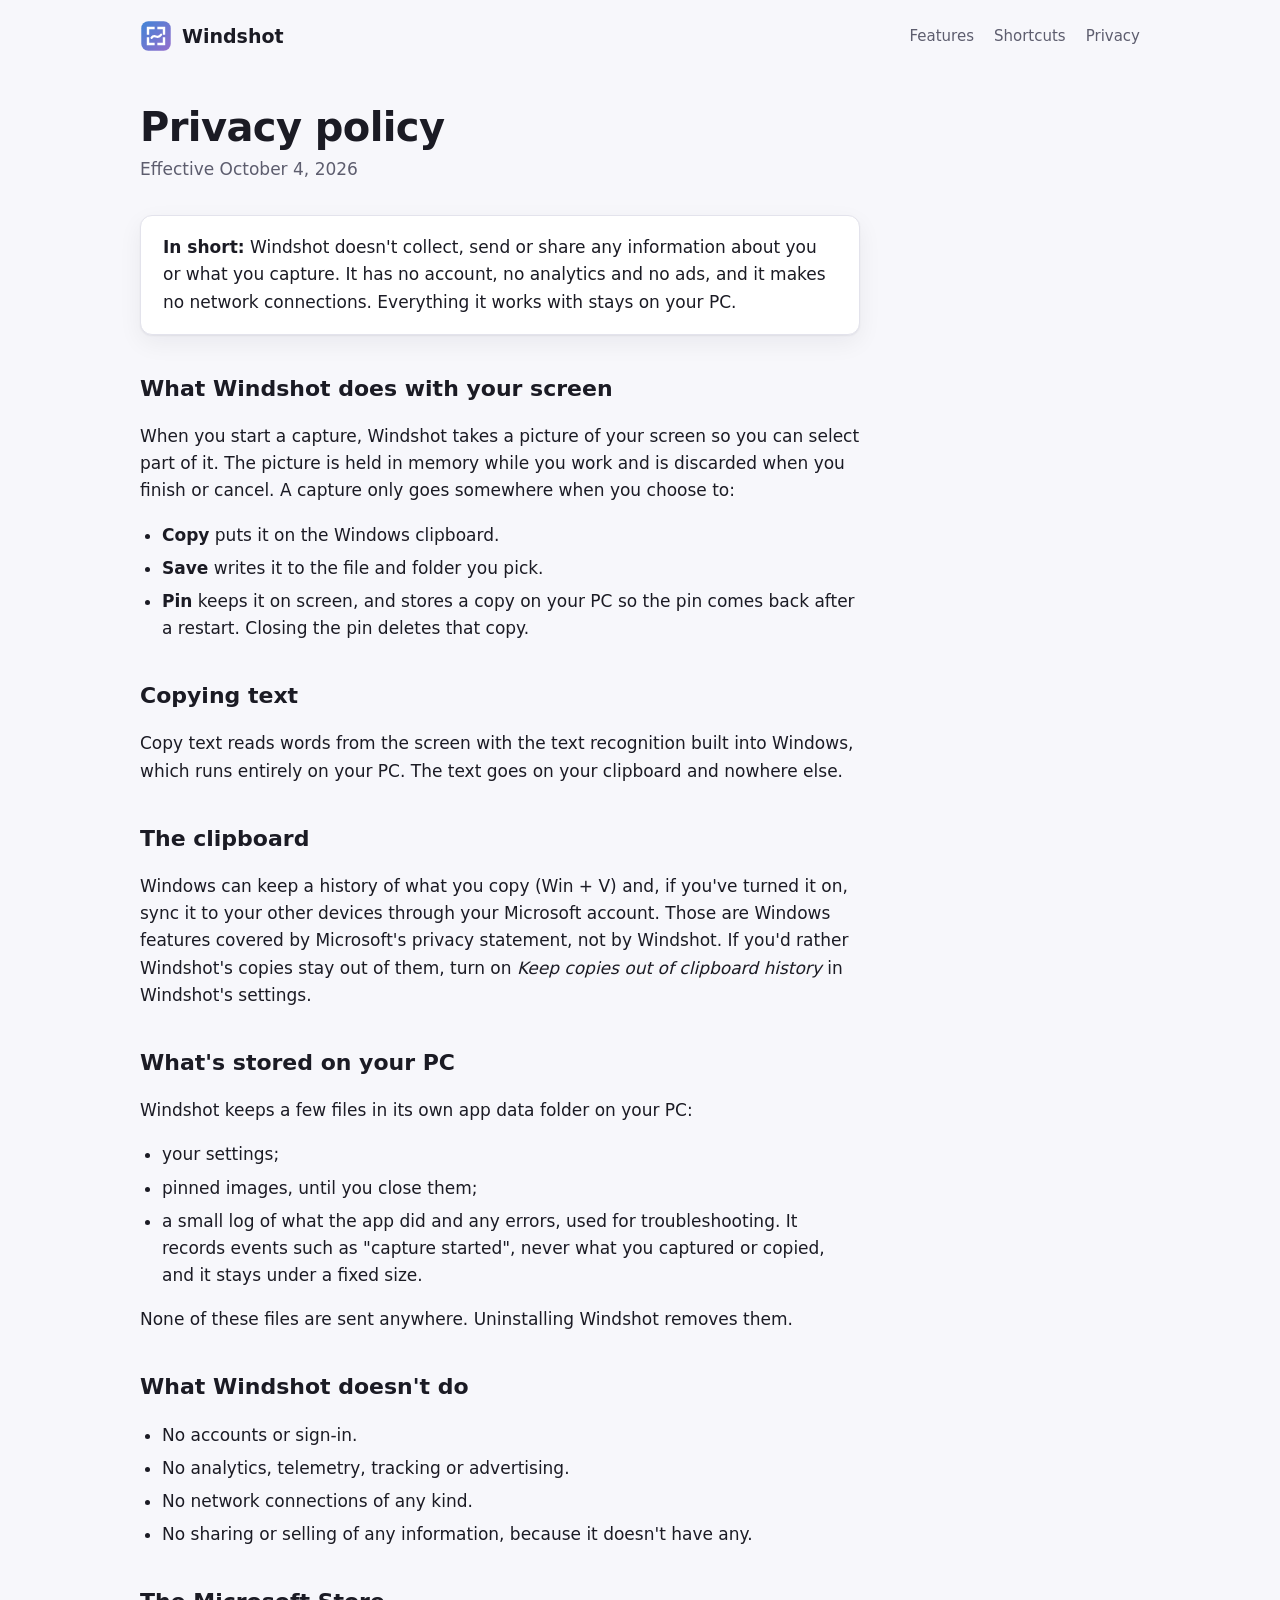
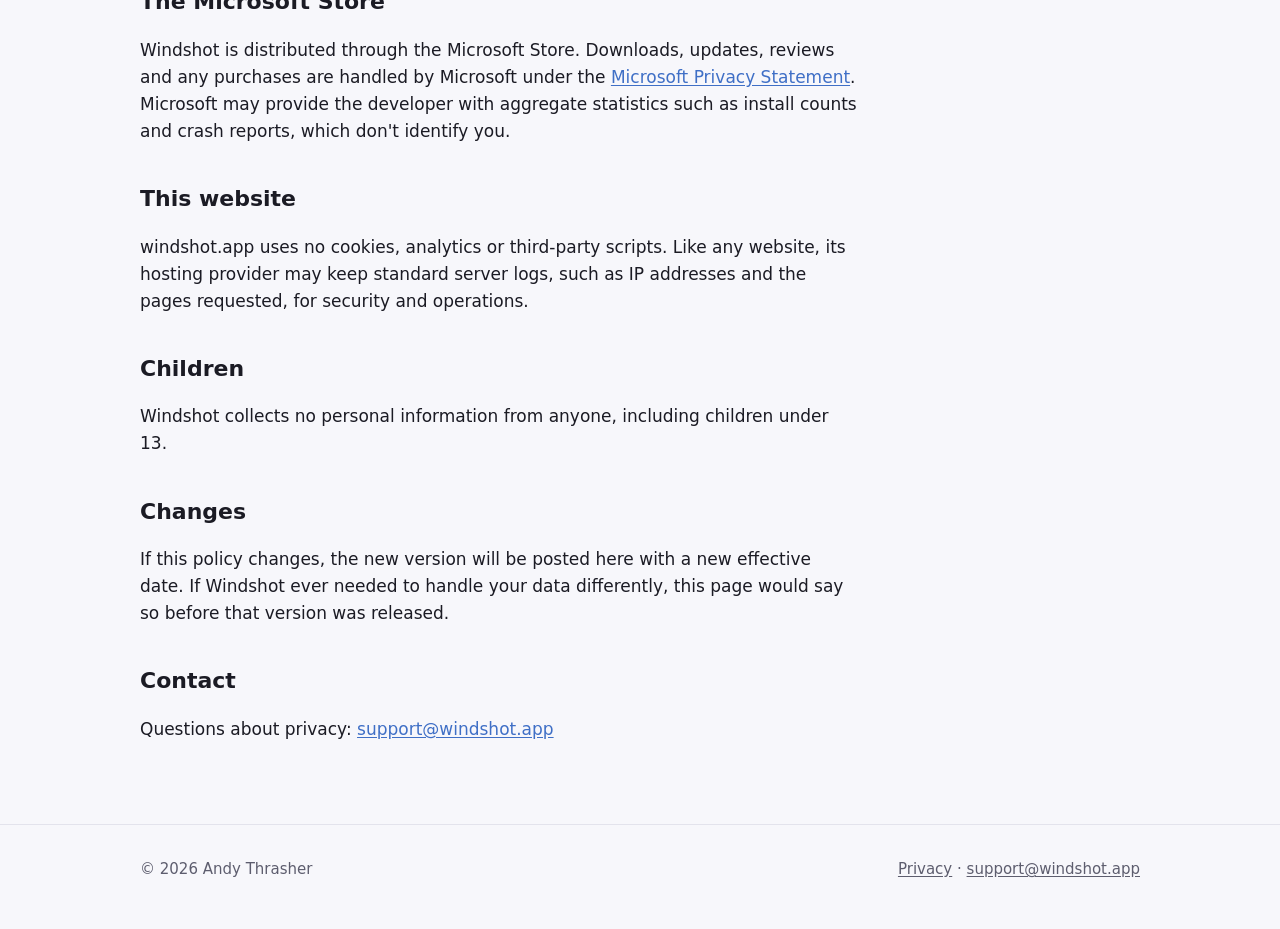
==== site/privacy/index.html @ 0517da7a "Site: SVG icon; published to windshot.app" ====
<!doctype html>
<html lang="en">
<head>
  <meta charset="utf-8">
  <meta name="viewport" content="width=device-width, initial-scale=1">
  <title>Privacy policy · Windshot</title>
  <meta name="description" content="Windshot collects no data: no account, no analytics, no network connections. Everything stays on your PC.">
  <link rel="icon" href="../icon.svg" type="image/svg+xml">
  <link rel="stylesheet" href="../style.css">
</head>
<body>
  <header class="site wrap">
    <a class="brand" href="../"><img src="../icon.svg" alt="">Windshot</a>
    <nav>
      <a href="../#features">Features</a>
      <a href="../#shortcuts">Shortcuts</a>
      <a href="./">Privacy</a>
    </nav>
  </header>

  <main class="wrap">
    <article class="doc">
      <h1>Privacy policy</h1>
      <p class="updated">Effective October 4, 2026</p>

      <div class="summary">
        <p><strong>In short:</strong> Windshot doesn't collect, send or share any information about you or what you capture. It has no account, no analytics and no ads, and it makes no network connections. Everything it works with stays on your PC.</p>
      </div>

      <h2>What Windshot does with your screen</h2>
      <p>When you start a capture, Windshot takes a picture of your screen so you can select part of it. The picture is held in memory while you work and is discarded when you finish or cancel. A capture only goes somewhere when you choose to:</p>
      <ul>
        <li><strong>Copy</strong> puts it on the Windows clipboard.</li>
        <li><strong>Save</strong> writes it to the file and folder you pick.</li>
        <li><strong>Pin</strong> keeps it on screen, and stores a copy on your PC so the pin comes back after a restart. Closing the pin deletes that copy.</li>
      </ul>

      <h2>Copying text</h2>
      <p>Copy text reads words from the screen with the text recognition built into Windows, which runs entirely on your PC. The text goes on your clipboard and nowhere else.</p>

      <h2>The clipboard</h2>
      <p>Windows can keep a history of what you copy (Win + V) and, if you've turned it on, sync it to your other devices through your Microsoft account. Those are Windows features covered by Microsoft's privacy statement, not by Windshot. If you'd rather Windshot's copies stay out of them, turn on <em>Keep copies out of clipboard history</em> in Windshot's settings.</p>

      <h2>What's stored on your PC</h2>
      <p>Windshot keeps a few files in its own app data folder on your PC:</p>
      <ul>
        <li>your settings;</li>
        <li>pinned images, until you close them;</li>
        <li>a small log of what the app did and any errors, used for troubleshooting. It records events such as "capture started", never what you captured or copied, and it stays under a fixed size.</li>
      </ul>
      <p>None of these files are sent anywhere. Uninstalling Windshot removes them.</p>

      <h2>What Windshot doesn't do</h2>
      <ul>
        <li>No accounts or sign-in.</li>
        <li>No analytics, telemetry, tracking or advertising.</li>
        <li>No network connections of any kind.</li>
        <li>No sharing or selling of any information, because it doesn't have any.</li>
      </ul>

      <h2>The Microsoft Store</h2>
      <p>Windshot is distributed through the Microsoft Store. Downloads, updates, reviews and any purchases are handled by Microsoft under the <a href="https://privacy.microsoft.com/privacystatement">Microsoft Privacy Statement</a>. Microsoft may provide the developer with aggregate statistics such as install counts and crash reports, which don't identify you.</p>

      <h2>This website</h2>
      <p>windshot.app uses no cookies, analytics or third-party scripts. Like any website, its hosting provider may keep standard server logs, such as IP addresses and the pages requested, for security and operations.</p>

      <h2>Children</h2>
      <p>Windshot collects no personal information from anyone, including children under 13.</p>

      <h2>Changes</h2>
      <p>If this policy changes, the new version will be posted here with a new effective date. If Windshot ever needed to handle your data differently, this page would say so before that version was released.</p>

      <h2>Contact</h2>
      <p>Questions about privacy: <a href="mailto:support@windshot.app">support@windshot.app</a></p>
    </article>
  </main>

  <footer class="site">
    <div class="wrap">
      <span>© 2026 Andy Thrasher</span>
      <span><a href="./">Privacy</a> · <a href="mailto:support@windshot.app">support@windshot.app</a></span>
    </div>
  </footer>
</body>
</html>
---- site/style.css ----
:root {
  --bg: #f7f7fb;
  --surface: #ffffff;
  --text: #1b1b24;
  --muted: #5d5d6e;
  --line: #e3e3ec;
  --ocean: #4084d6;
  --lavender: #966ecd;
  --accent: #3f6fc6;
  --shadow: 0 1px 2px rgb(20 20 40 / 6%), 0 8px 24px rgb(20 20 40 / 6%);
  color-scheme: light;
}

@media (prefers-color-scheme: dark) {
  :root {
    --bg: #15151c;
    --surface: #1e1e27;
    --text: #ececf3;
    --muted: #a3a3b5;
    --line: #2e2e3a;
    --accent: #8ab4f0;
    --shadow: 0 1px 2px rgb(0 0 0 / 30%), 0 8px 24px rgb(0 0 0 / 25%);
    color-scheme: dark;
  }
}

* { box-sizing: border-box; }

html { -webkit-text-size-adjust: 100%; }

body {
  margin: 0;
  background: var(--bg);
  color: var(--text);
  font: 17px/1.6 "Segoe UI Variable Text", "Segoe UI", system-ui, -apple-system, sans-serif;
}

a { color: var(--accent); text-underline-offset: 2px; }

.wrap { max-width: 1040px; margin: 0 auto; padding: 0 20px; }

header.site {
  display: flex;
  align-items: center;
  justify-content: space-between;
  gap: 16px;
  padding-block: 20px;
}

.brand {
  display: flex;
  align-items: center;
  gap: 10px;
  color: inherit;
  text-decoration: none;
  font-weight: 650;
  font-size: 19px;
}

.brand img { width: 32px; height: 32px; }

header.site nav { display: flex; gap: 20px; font-size: 15px; }
header.site nav a { color: var(--muted); text-decoration: none; }
header.site nav a:hover { color: var(--text); }

.hero {
  display: grid;
  grid-template-columns: 1.2fr 0.8fr;
  align-items: center;
  gap: 40px;
  padding-block: 56px 72px;
}

.hero h1 {
  margin: 0 0 16px;
  font: 700 clamp(36px, 6vw, 58px)/1.08 "Segoe UI Variable Display", "Segoe UI", system-ui, sans-serif;
  letter-spacing: -0.02em;
}

.hero h1 span {
  background: linear-gradient(120deg, var(--ocean), var(--lavender));
  -webkit-background-clip: text;
  background-clip: text;
  color: transparent;
}

.hero p.lead { margin: 0 0 28px; font-size: 20px; color: var(--muted); max-width: 34em; }

.hero .art { display: flex; justify-content: center; }

.hero .art img {
  width: min(300px, 70vw);
  height: auto;
  filter: drop-shadow(0 24px 40px rgb(80 90 200 / 30%));
}

.cta { display: flex; flex-wrap: wrap; align-items: center; gap: 12px 18px; }

.button {
  display: inline-flex;
  align-items: center;
  gap: 10px;
  padding: 12px 22px;
  border-radius: 8px;
  background: linear-gradient(120deg, var(--ocean), var(--lavender));
  color: #fff;
  font-weight: 600;
  text-decoration: none;
}

.button[aria-disabled="true"] { cursor: default; opacity: 0.9; }

.note { color: var(--muted); font-size: 15px; }

section { padding: 48px 0; border-top: 1px solid var(--line); }

section h2 {
  margin: 0 0 8px;
  font: 650 30px/1.2 "Segoe UI Variable Display", "Segoe UI", system-ui, sans-serif;
  letter-spacing: -0.01em;
}

section > .wrap > p.sub { margin: 0 0 28px; color: var(--muted); }

.features {
  display: grid;
  grid-template-columns: repeat(3, 1fr);
  gap: 16px;
}

.card {
  background: var(--surface);
  border: 1px solid var(--line);
  border-radius: 12px;
  padding: 20px 22px;
  box-shadow: var(--shadow);
}

.card h3 { margin: 0 0 6px; font-size: 18px; }
.card p { margin: 0; color: var(--muted); font-size: 15.5px; }

.keys { display: grid; grid-template-columns: repeat(2, 1fr); gap: 10px 32px; margin: 0; padding: 0; list-style: none; }
.keys li { display: flex; justify-content: space-between; gap: 16px; padding: 10px 0; border-bottom: 1px solid var(--line); }
.keys li span { color: var(--muted); }

kbd {
  display: inline-block;
  padding: 1px 7px;
  border: 1px solid var(--line);
  border-bottom-width: 2px;
  border-radius: 5px;
  background: var(--surface);
  font: 600 14px/1.5 "Segoe UI", system-ui, sans-serif;
  white-space: nowrap;
}

.promise { display: grid; grid-template-columns: repeat(3, 1fr); gap: 16px; }

footer.site {
  padding-block: 32px 48px;
  border-top: 1px solid var(--line);
  color: var(--muted);
  font-size: 15px;
}

footer.site .wrap { display: flex; flex-wrap: wrap; justify-content: space-between; gap: 12px; }
footer.site a { color: var(--muted); }

/* Long-form pages (privacy, support). */
.doc { max-width: 720px; padding: 32px 0 64px; }
.doc h1 { font: 700 40px/1.15 "Segoe UI Variable Display", "Segoe UI", system-ui, sans-serif; margin: 0 0 6px; letter-spacing: -0.015em; }
.doc .updated { color: var(--muted); margin: 0 0 32px; }
.doc h2 { font-size: 22px; margin: 36px 0 8px; }
.doc .summary { background: var(--surface); border: 1px solid var(--line); border-radius: 12px; padding: 18px 22px; box-shadow: var(--shadow); }
.doc .summary p { margin: 0; }
.doc ul { padding-left: 22px; }
.doc li { margin: 6px 0; }
.doc code { font: 15px Consolas, "Cascadia Mono", monospace; background: var(--surface); border: 1px solid var(--line); border-radius: 4px; padding: 1px 5px; word-break: break-all; }

@media (max-width: 820px) {
  .hero { grid-template-columns: 1fr; padding-block: 32px 48px; gap: 24px; }
  .hero .art { order: -1; justify-content: flex-start; }
  .hero .art img { width: 120px; }
  .features, .promise { grid-template-columns: 1fr; }
  .keys { grid-template-columns: 1fr; }
}

@media (max-width: 480px) {
  body { font-size: 16px; }
  header.site nav { gap: 14px; }
  .hero p.lead { font-size: 18px; }
}
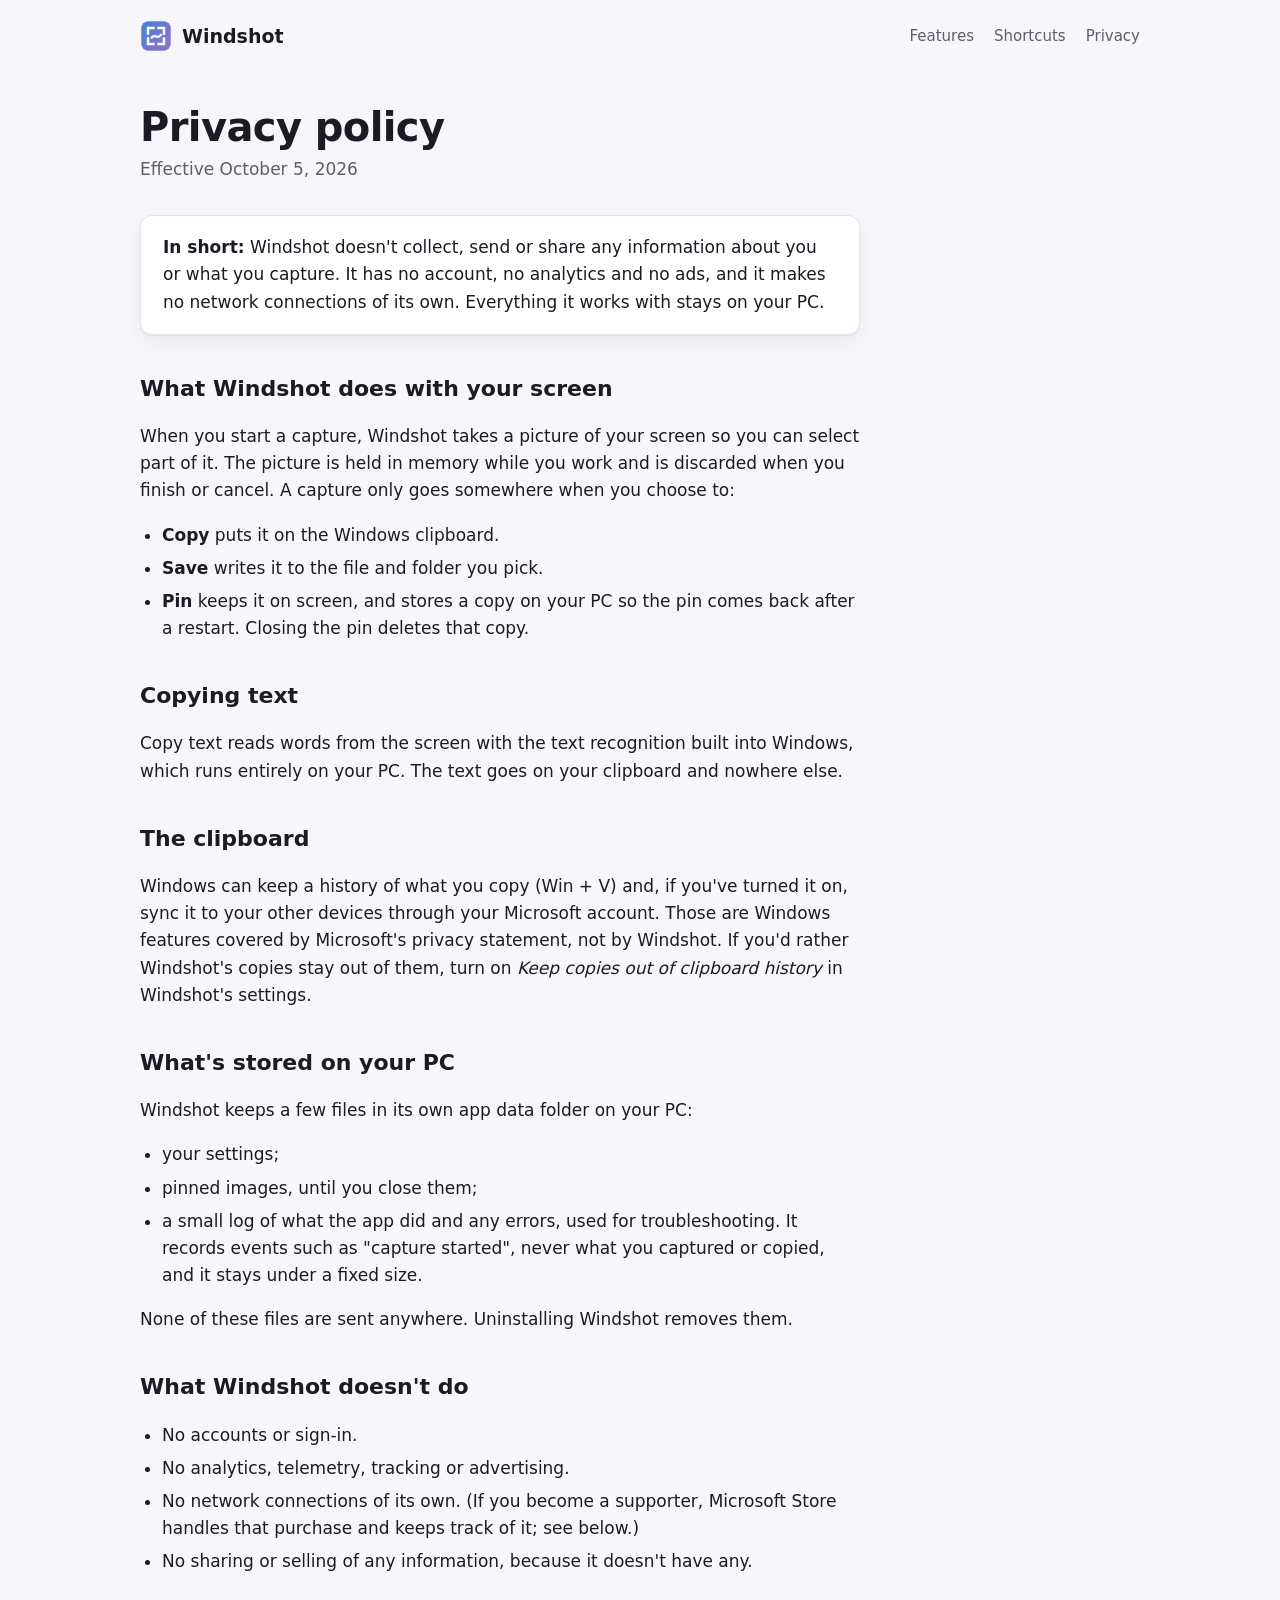
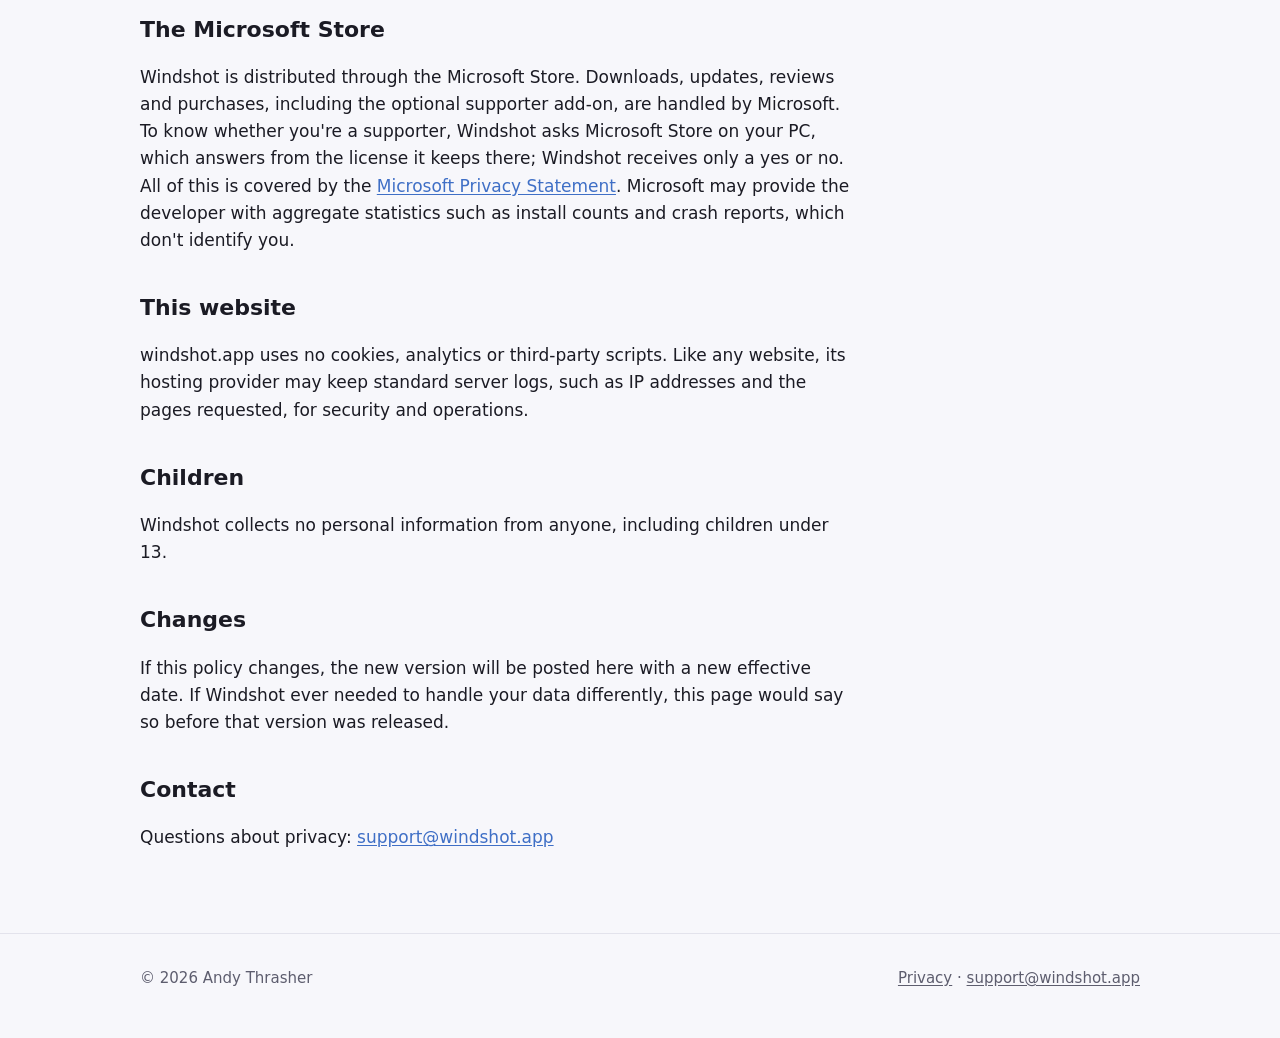
==== commit 67005725: "Privacy policy and listing: no network connections of its own; the supporter add-on goes through Mic" ====
--- a/site/privacy/index.html
+++ b/site/privacy/index.html
@@ -21,10 +21,10 @@
   <main class="wrap">
     <article class="doc">
       <h1>Privacy policy</h1>
-      <p class="updated">Effective October 4, 2026</p>
+      <p class="updated">Effective October 5, 2026</p>
 
       <div class="summary">
-        <p><strong>In short:</strong> Windshot doesn't collect, send or share any information about you or what you capture. It has no account, no analytics and no ads, and it makes no network connections. Everything it works with stays on your PC.</p>
+        <p><strong>In short:</strong> Windshot doesn't collect, send or share any information about you or what you capture. It has no account, no analytics and no ads, and it makes no network connections of its own. Everything it works with stays on your PC.</p>
       </div>
 
       <h2>What Windshot does with your screen</h2>
@@ -54,12 +54,12 @@
       <ul>
         <li>No accounts or sign-in.</li>
         <li>No analytics, telemetry, tracking or advertising.</li>
-        <li>No network connections of any kind.</li>
+        <li>No network connections of its own. (If you become a supporter, Microsoft Store handles that purchase and keeps track of it; see below.)</li>
         <li>No sharing or selling of any information, because it doesn't have any.</li>
       </ul>
 
       <h2>The Microsoft Store</h2>
-      <p>Windshot is distributed through the Microsoft Store. Downloads, updates, reviews and any purchases are handled by Microsoft under the <a href="https://privacy.microsoft.com/privacystatement">Microsoft Privacy Statement</a>. Microsoft may provide the developer with aggregate statistics such as install counts and crash reports, which don't identify you.</p>
+      <p>Windshot is distributed through the Microsoft Store. Downloads, updates, reviews and purchases, including the optional supporter add-on, are handled by Microsoft. To know whether you're a supporter, Windshot asks Microsoft Store on your PC, which answers from the license it keeps there; Windshot receives only a yes or no. All of this is covered by the <a href="https://privacy.microsoft.com/privacystatement">Microsoft Privacy Statement</a>. Microsoft may provide the developer with aggregate statistics such as install counts and crash reports, which don't identify you.</p>
 
       <h2>This website</h2>
       <p>windshot.app uses no cookies, analytics or third-party scripts. Like any website, its hosting provider may keep standard server logs, such as IP addresses and the pages requested, for security and operations.</p>
--- a/site/style.css
+++ b/site/style.css
@@ -96,19 +96,11 @@
 
 .cta { display: flex; flex-wrap: wrap; align-items: center; gap: 12px 18px; }
 
-.button {
-  display: inline-flex;
-  align-items: center;
-  gap: 10px;
-  padding: 12px 22px;
-  border-radius: 8px;
-  background: linear-gradient(120deg, var(--ocean), var(--lavender));
-  color: #fff;
-  font-weight: 600;
-  text-decoration: none;
-}
-
-.button[aria-disabled="true"] { cursor: default; opacity: 0.9; }
+/* Microsoft's official Store badge, unaltered. */
+.store-badge { display: inline-block; border-radius: 6px; line-height: 0; }
+.store-badge img { width: 200px; height: auto; }
+.store-badge:hover img { filter: brightness(1.15); }
+.store-badge:focus-visible { outline: 2px solid var(--accent); outline-offset: 3px; }
 
 .note { color: var(--muted); font-size: 15px; }
 
@@ -138,6 +130,22 @@
 
 .card h3 { margin: 0 0 6px; font-size: 18px; }
 .card p { margin: 0; color: var(--muted); font-size: 15.5px; }
+
+.shots { display: grid; grid-template-columns: repeat(2, 1fr); gap: 28px 20px; }
+.shots figure { margin: 0; }
+.shots .wide { grid-column: 1 / -1; }
+.shots a { display: block; border-radius: 12px; overflow: hidden; box-shadow: var(--shadow); }
+.shots img { display: block; width: 100%; height: auto; transition: transform 0.2s ease; }
+.shots a:hover img { transform: scale(1.015); }
+.shots figcaption { padding: 12px 2px 0; }
+.shots figcaption h3 { margin: 0 0 2px; font-size: 18px; }
+.shots figcaption p { margin: 0; color: var(--muted); font-size: 15.5px; }
+.shots .wide figcaption h3 { font-size: 20px; }
+
+.closing { text-align: center; }
+section > .closing > p.sub { margin-bottom: 20px; }
+
+@media (prefers-reduced-motion: reduce) { .shots img { transition: none; } }
 
 .keys { display: grid; grid-template-columns: repeat(2, 1fr); gap: 10px 32px; margin: 0; padding: 0; list-style: none; }
 .keys li { display: flex; justify-content: space-between; gap: 16px; padding: 10px 0; border-bottom: 1px solid var(--line); }
@@ -181,7 +189,7 @@
   .hero { grid-template-columns: 1fr; padding-block: 32px 48px; gap: 24px; }
   .hero .art { order: -1; justify-content: flex-start; }
   .hero .art img { width: 120px; }
-  .features, .promise { grid-template-columns: 1fr; }
+  .features, .promise, .shots { grid-template-columns: 1fr; }
   .keys { grid-template-columns: 1fr; }
 }
 
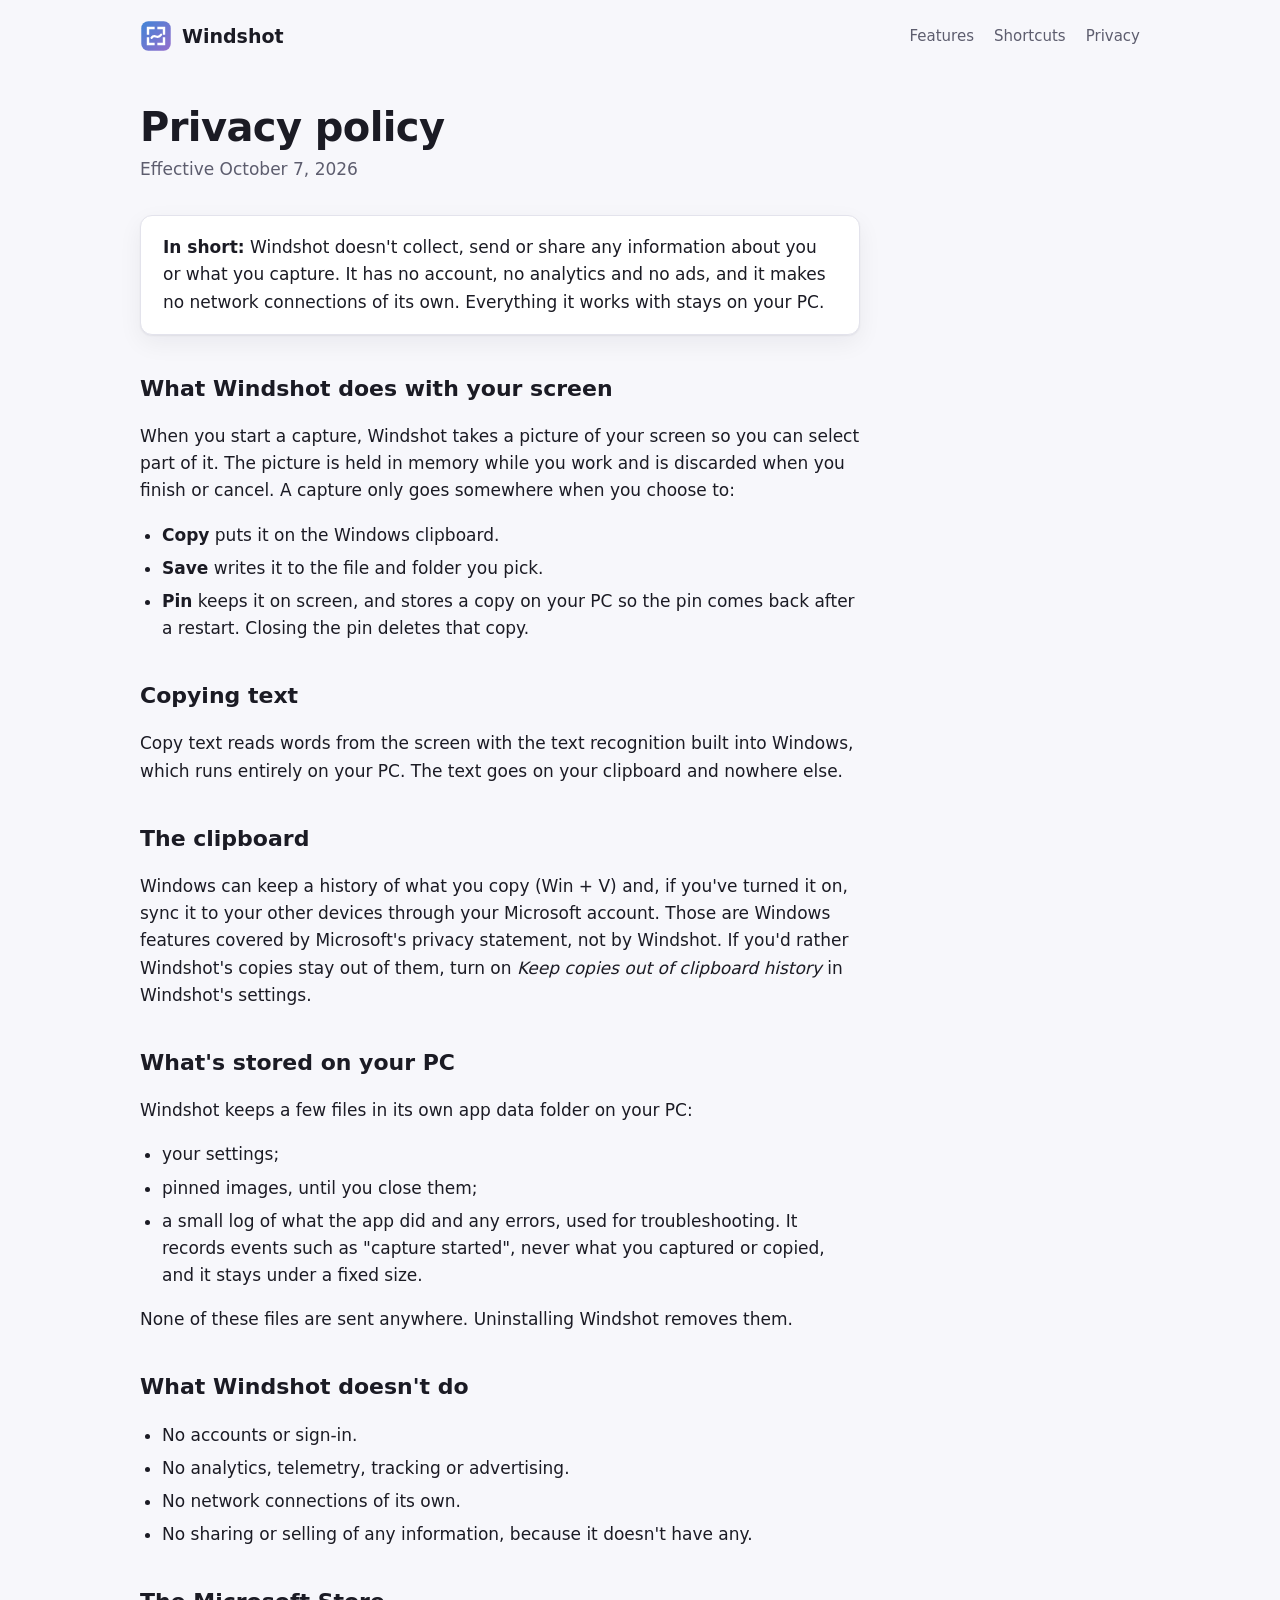
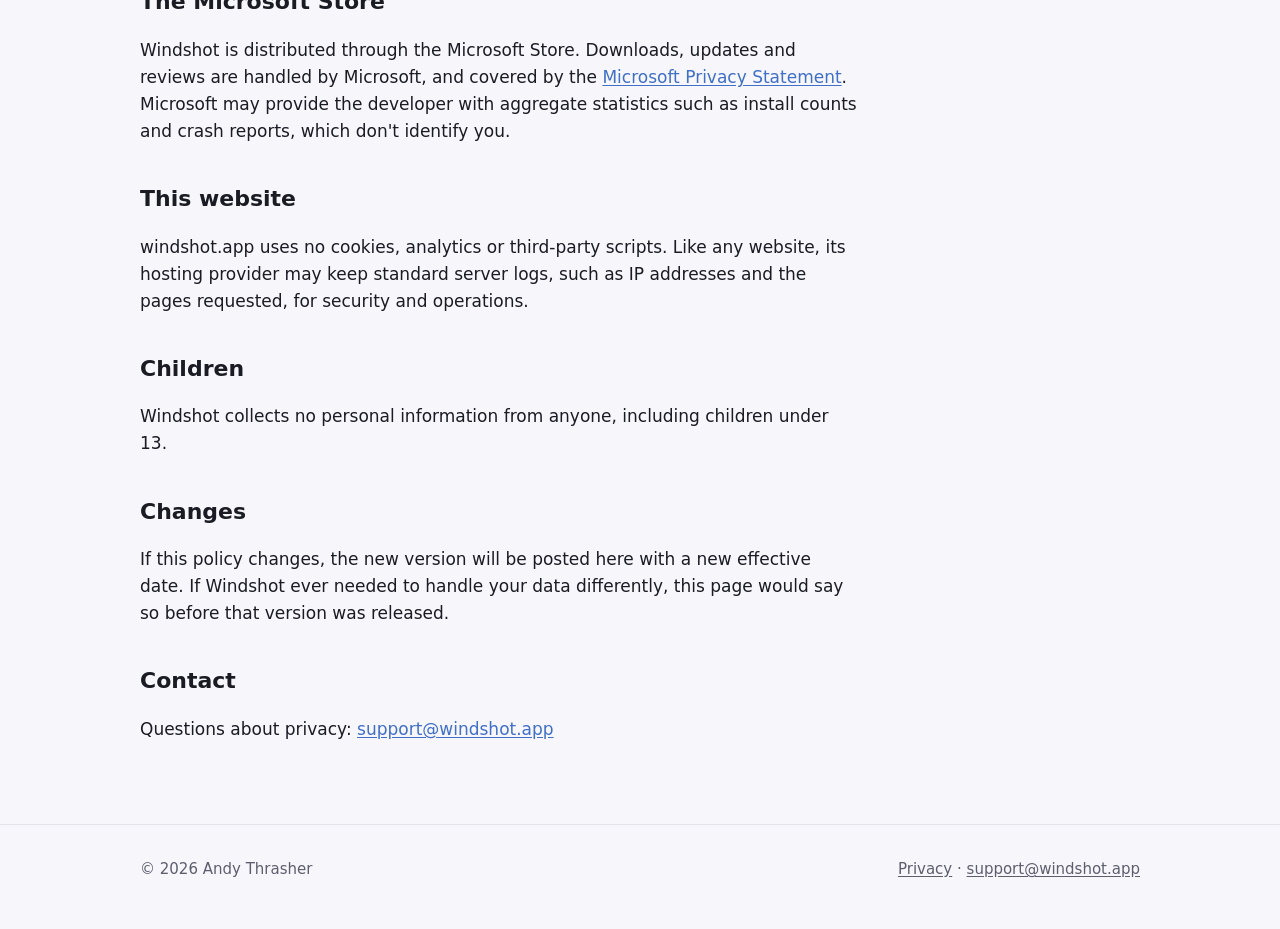
==== commit 161d6c77: "Everything free: remove the supporter add-on (1.2.1) Themes, color sets, the color wheel, fonts and " ====
--- a/site/privacy/index.html
+++ b/site/privacy/index.html
@@ -4,7 +4,7 @@
   <meta charset="utf-8">
   <meta name="viewport" content="width=device-width, initial-scale=1">
   <title>Privacy policy · Windshot</title>
-  <meta name="description" content="Windshot collects no data: no account, no analytics, no network connections. Everything stays on your PC.">
+  <meta name="description" content="Windshot collects no data: no account, no analytics, no network connections of its own. Everything stays on your PC.">
   <link rel="icon" href="../icon.svg" type="image/svg+xml">
   <link rel="stylesheet" href="../style.css">
 </head>
@@ -21,7 +21,7 @@
   <main class="wrap">
     <article class="doc">
       <h1>Privacy policy</h1>
-      <p class="updated">Effective October 5, 2026</p>
+      <p class="updated">Effective October 7, 2026</p>
 
       <div class="summary">
         <p><strong>In short:</strong> Windshot doesn't collect, send or share any information about you or what you capture. It has no account, no analytics and no ads, and it makes no network connections of its own. Everything it works with stays on your PC.</p>
@@ -54,12 +54,12 @@
       <ul>
         <li>No accounts or sign-in.</li>
         <li>No analytics, telemetry, tracking or advertising.</li>
-        <li>No network connections of its own. (If you become a supporter, Microsoft Store handles that purchase and keeps track of it; see below.)</li>
+        <li>No network connections of its own.</li>
         <li>No sharing or selling of any information, because it doesn't have any.</li>
       </ul>
 
       <h2>The Microsoft Store</h2>
-      <p>Windshot is distributed through the Microsoft Store. Downloads, updates, reviews and purchases, including the optional supporter add-on, are handled by Microsoft. To know whether you're a supporter, Windshot asks Microsoft Store on your PC, which answers from the license it keeps there; Windshot receives only a yes or no. All of this is covered by the <a href="https://privacy.microsoft.com/privacystatement">Microsoft Privacy Statement</a>. Microsoft may provide the developer with aggregate statistics such as install counts and crash reports, which don't identify you.</p>
+      <p>Windshot is distributed through the Microsoft Store. Downloads, updates and reviews are handled by Microsoft, and covered by the <a href="https://privacy.microsoft.com/privacystatement">Microsoft Privacy Statement</a>. Microsoft may provide the developer with aggregate statistics such as install counts and crash reports, which don't identify you.</p>
 
       <h2>This website</h2>
       <p>windshot.app uses no cookies, analytics or third-party scripts. Like any website, its hosting provider may keep standard server logs, such as IP addresses and the pages requested, for security and operations.</p>
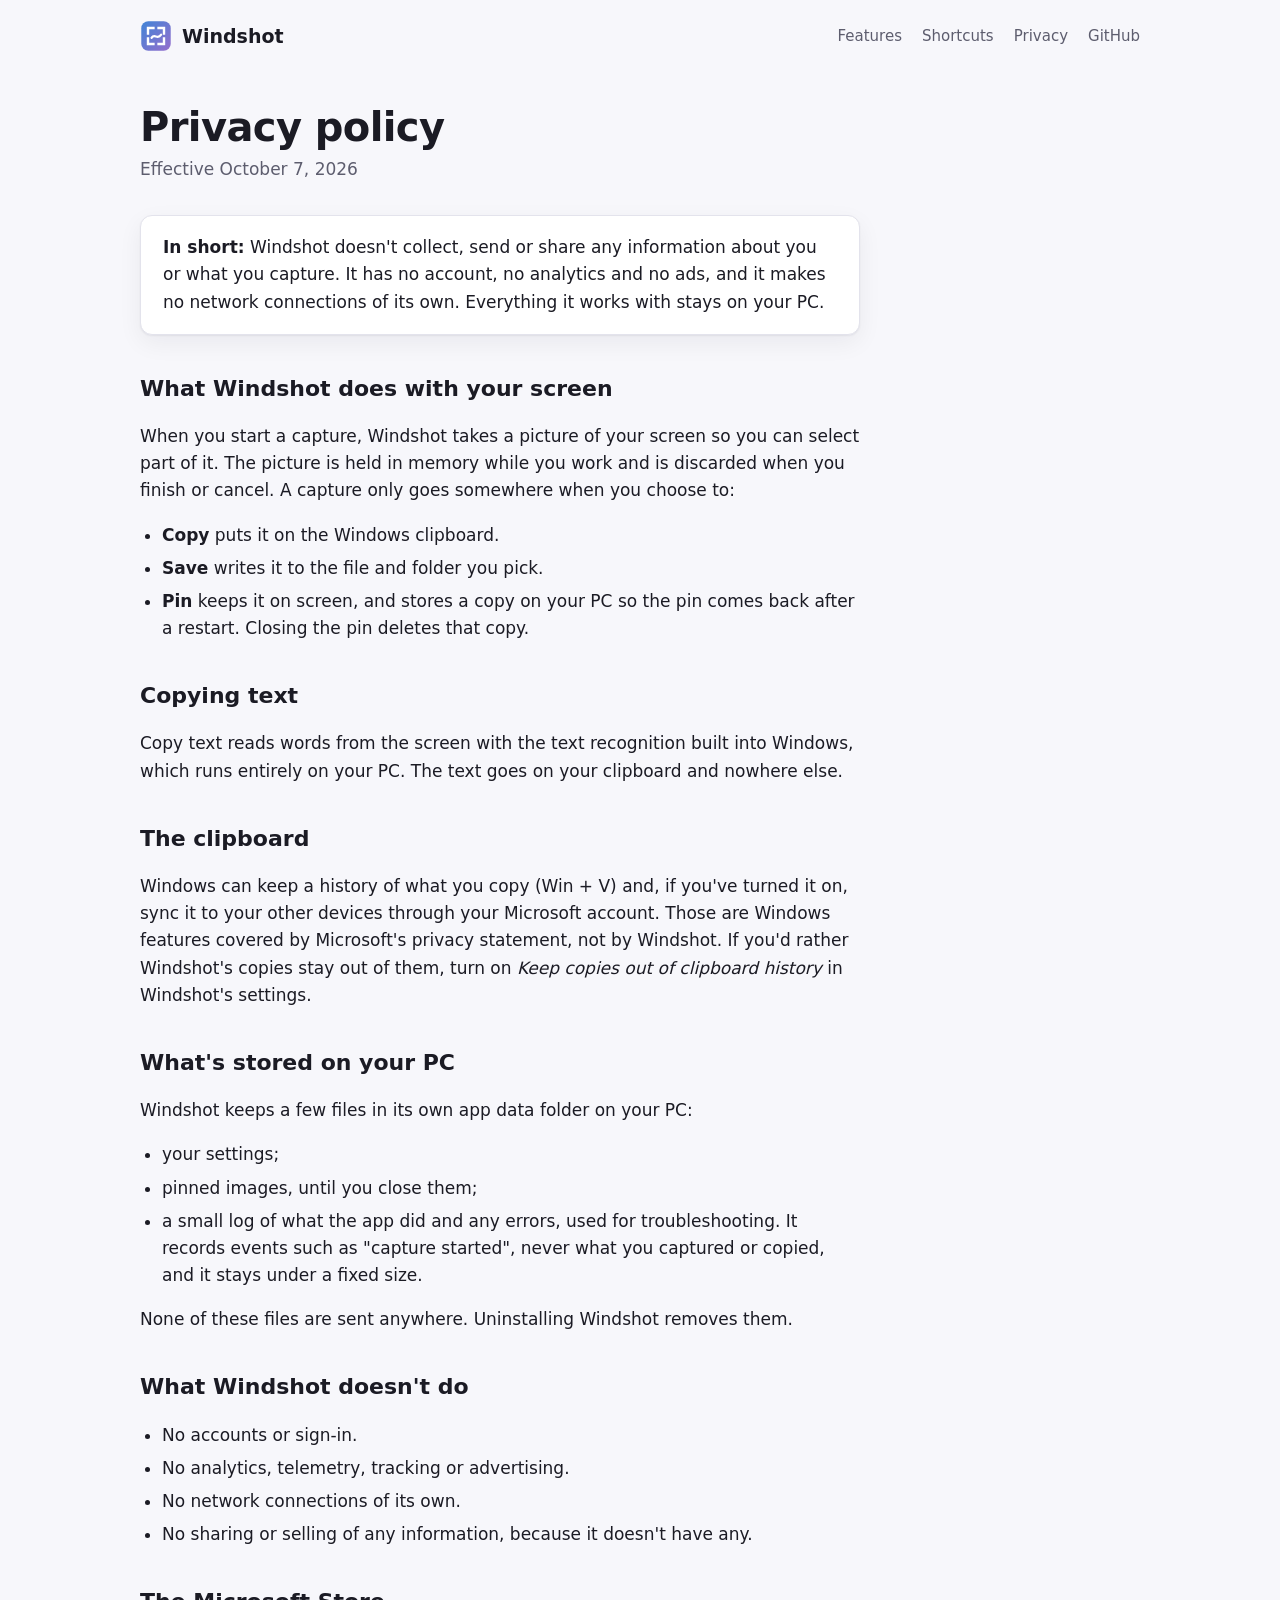
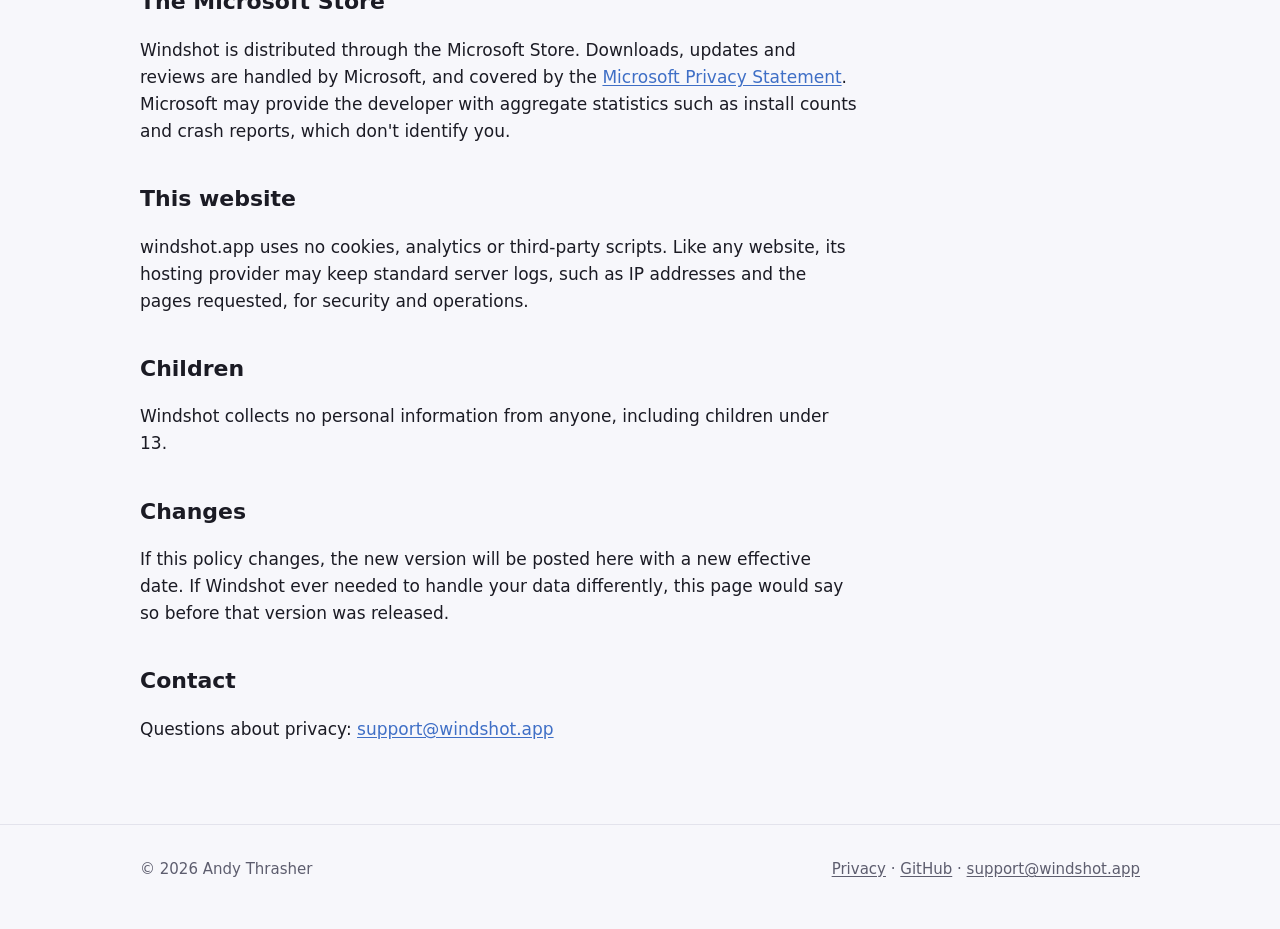
==== commit eada6227: "Site: link the GitHub repo, and wrap the header on phones The header's links ran off the right edge " ====
--- a/site/privacy/index.html
+++ b/site/privacy/index.html
@@ -15,6 +15,7 @@
       <a href="../#features">Features</a>
       <a href="../#shortcuts">Shortcuts</a>
       <a href="./">Privacy</a>
+      <a href="https://github.com/andythrasher/windshot">GitHub</a>
     </nav>
   </header>
 
@@ -78,7 +79,7 @@
   <footer class="site">
     <div class="wrap">
       <span>© 2026 Andy Thrasher</span>
-      <span><a href="./">Privacy</a> · <a href="mailto:support@windshot.app">support@windshot.app</a></span>
+      <span><a href="./">Privacy</a> · <a href="https://github.com/andythrasher/windshot">GitHub</a> · <a href="mailto:support@windshot.app">support@windshot.app</a></span>
     </div>
   </footer>
 </body>
--- a/site/style.css
+++ b/site/style.css
@@ -198,3 +198,9 @@
   header.site nav { gap: 14px; }
   .hero p.lead { font-size: 18px; }
 }
+
+/* Narrow screens: the links go on their own row under the name. */
+@media (max-width: 540px) {
+  header.site { flex-wrap: wrap; row-gap: 10px; }
+  header.site nav { flex-wrap: wrap; gap: 6px 16px; }
+}
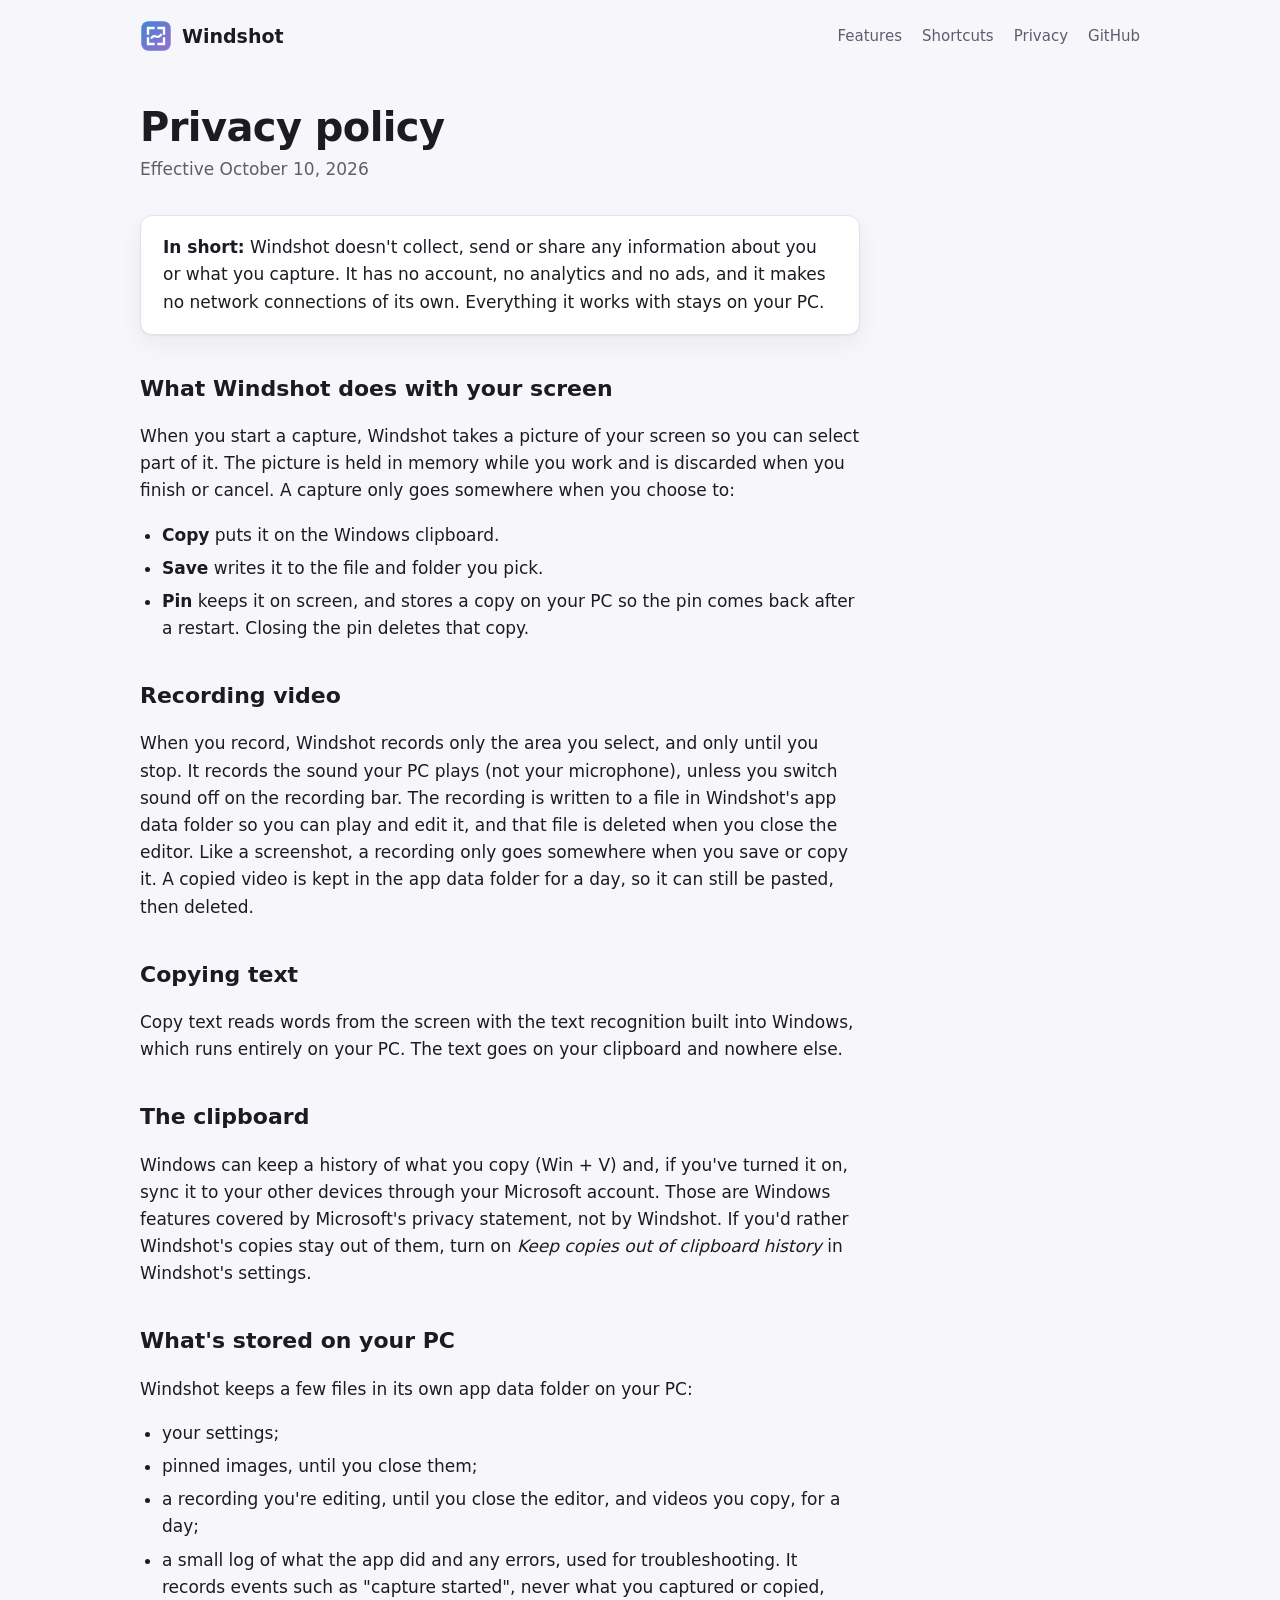
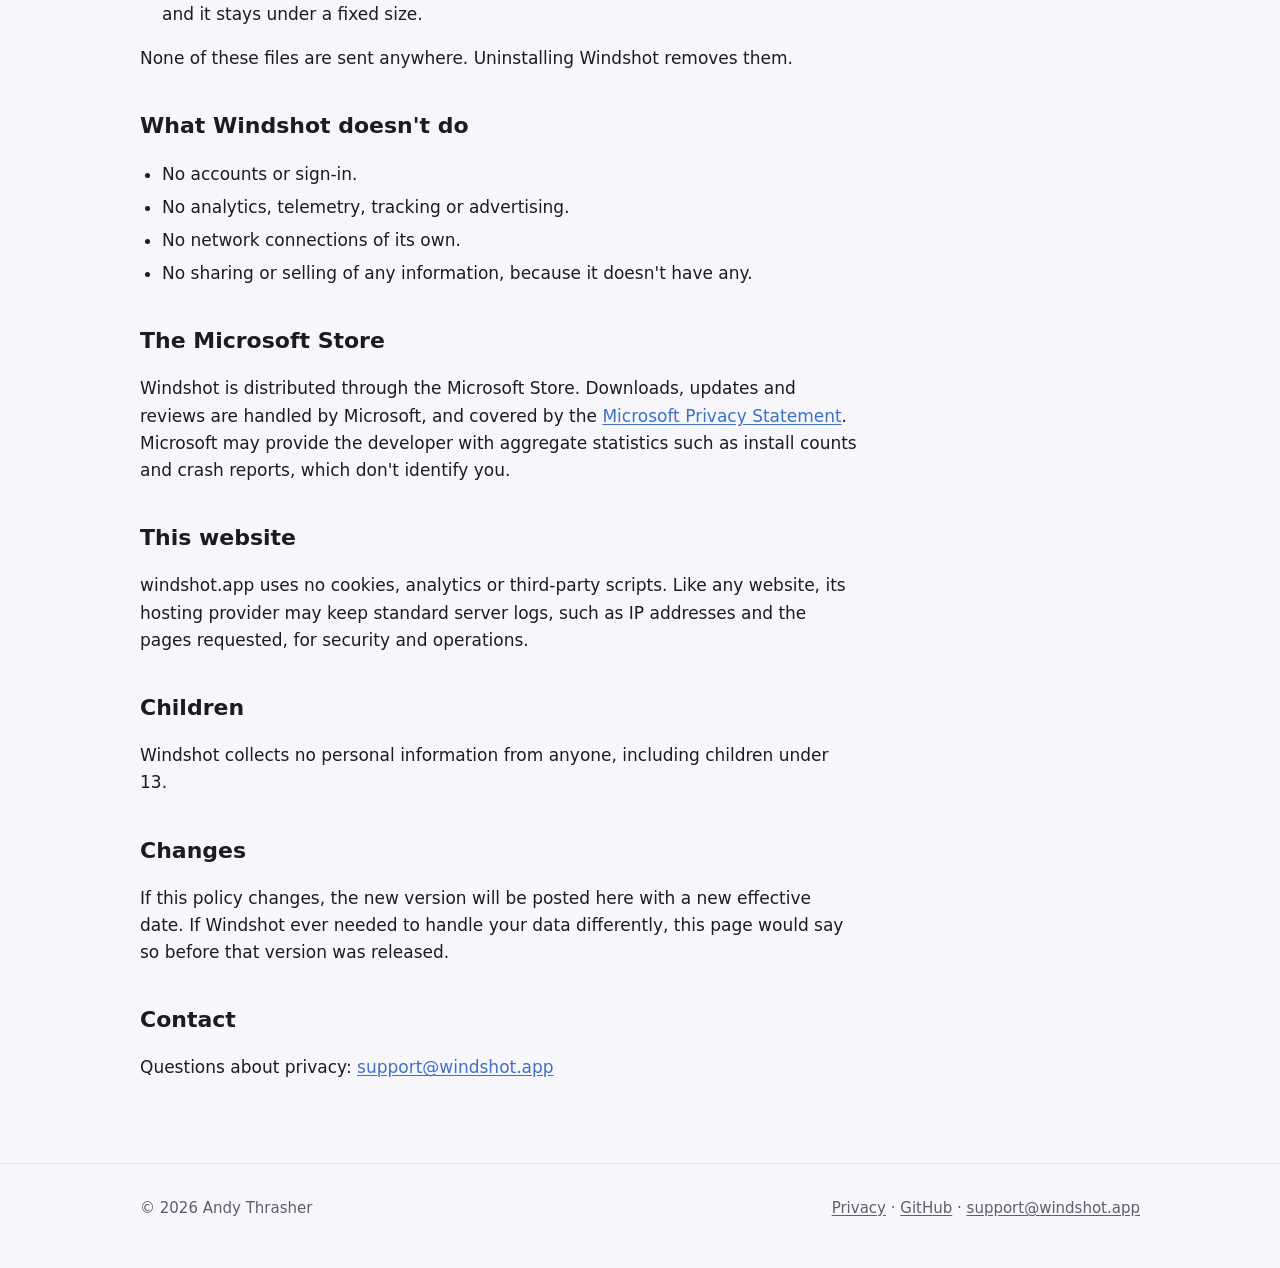
==== commit 3698be93: "1.3: record video, then annotate, trim and export it Ctrl+Shift+5 (also in the tray, Settings and th" ====
--- a/site/privacy/index.html
+++ b/site/privacy/index.html
@@ -22,7 +22,7 @@
   <main class="wrap">
     <article class="doc">
       <h1>Privacy policy</h1>
-      <p class="updated">Effective October 7, 2026</p>
+      <p class="updated">Effective October 10, 2026</p>
 
       <div class="summary">
         <p><strong>In short:</strong> Windshot doesn't collect, send or share any information about you or what you capture. It has no account, no analytics and no ads, and it makes no network connections of its own. Everything it works with stays on your PC.</p>
@@ -36,6 +36,9 @@
         <li><strong>Pin</strong> keeps it on screen, and stores a copy on your PC so the pin comes back after a restart. Closing the pin deletes that copy.</li>
       </ul>
 
+      <h2>Recording video</h2>
+      <p>When you record, Windshot records only the area you select, and only until you stop. It records the sound your PC plays (not your microphone), unless you switch sound off on the recording bar. The recording is written to a file in Windshot's app data folder so you can play and edit it, and that file is deleted when you close the editor. Like a screenshot, a recording only goes somewhere when you save or copy it. A copied video is kept in the app data folder for a day, so it can still be pasted, then deleted.</p>
+
       <h2>Copying text</h2>
       <p>Copy text reads words from the screen with the text recognition built into Windows, which runs entirely on your PC. The text goes on your clipboard and nowhere else.</p>
 
@@ -47,6 +50,7 @@
       <ul>
         <li>your settings;</li>
         <li>pinned images, until you close them;</li>
+        <li>a recording you're editing, until you close the editor, and videos you copy, for a day;</li>
         <li>a small log of what the app did and any errors, used for troubleshooting. It records events such as "capture started", never what you captured or copied, and it stays under a fixed size.</li>
       </ul>
       <p>None of these files are sent anywhere. Uninstalling Windshot removes them.</p>
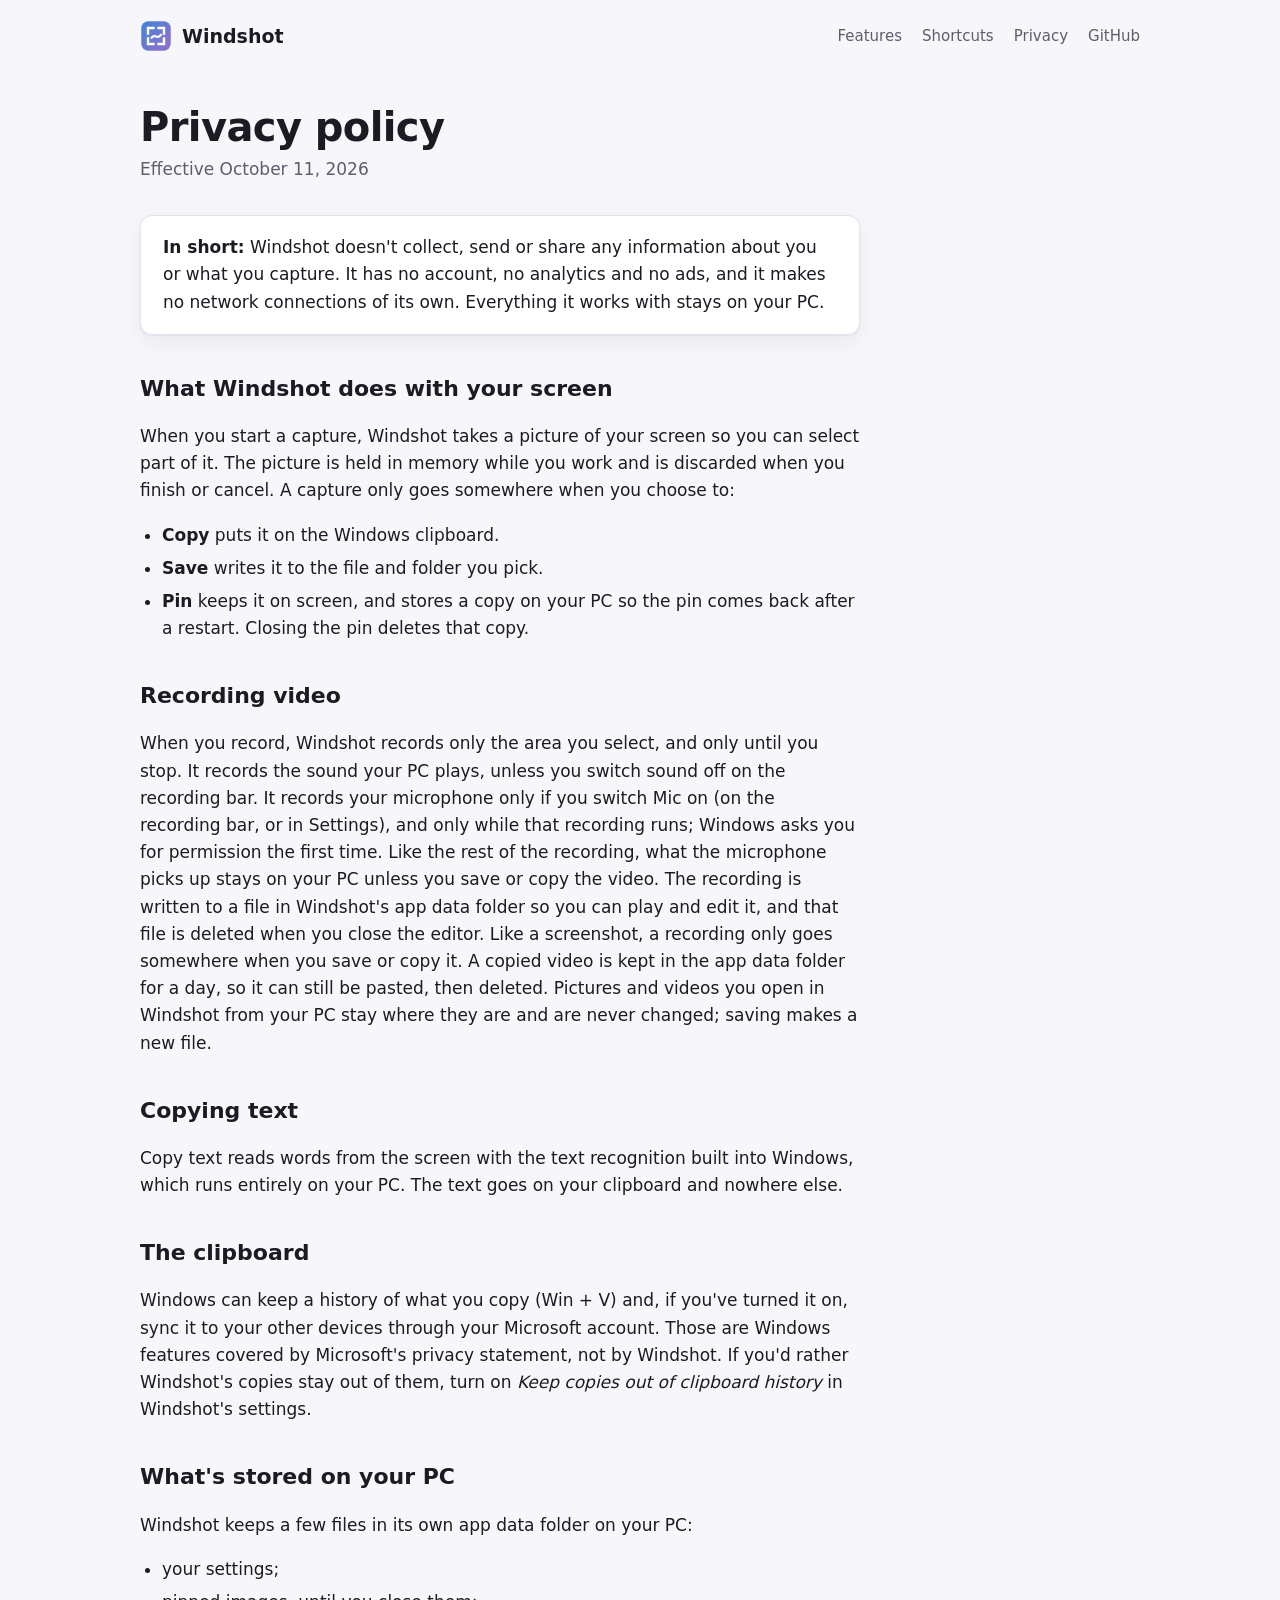
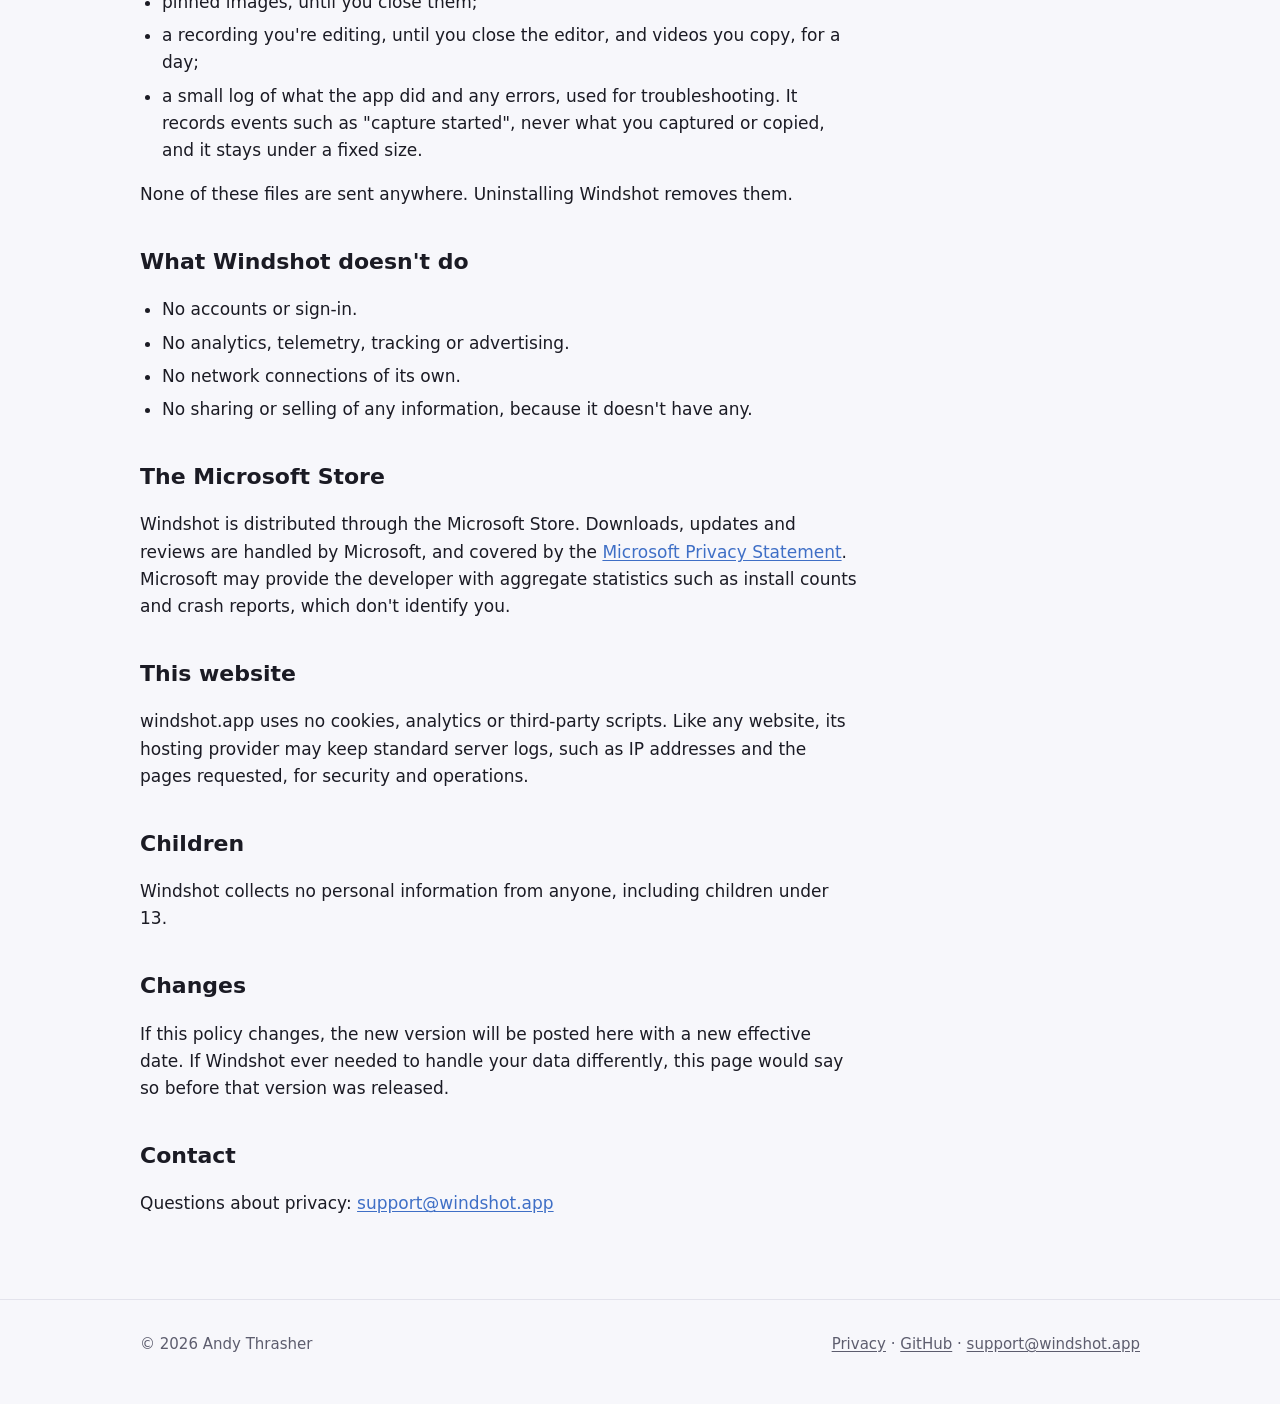
==== commit abcb1080: "Docs for the new capture and recording features; privacy policy covers the microphone README, the St" ====
--- a/site/privacy/index.html
+++ b/site/privacy/index.html
@@ -22,7 +22,7 @@
   <main class="wrap">
     <article class="doc">
       <h1>Privacy policy</h1>
-      <p class="updated">Effective October 10, 2026</p>
+      <p class="updated">Effective October 11, 2026</p>
 
       <div class="summary">
         <p><strong>In short:</strong> Windshot doesn't collect, send or share any information about you or what you capture. It has no account, no analytics and no ads, and it makes no network connections of its own. Everything it works with stays on your PC.</p>
@@ -37,7 +37,7 @@
       </ul>
 
       <h2>Recording video</h2>
-      <p>When you record, Windshot records only the area you select, and only until you stop. It records the sound your PC plays (not your microphone), unless you switch sound off on the recording bar. The recording is written to a file in Windshot's app data folder so you can play and edit it, and that file is deleted when you close the editor. Like a screenshot, a recording only goes somewhere when you save or copy it. A copied video is kept in the app data folder for a day, so it can still be pasted, then deleted.</p>
+      <p>When you record, Windshot records only the area you select, and only until you stop. It records the sound your PC plays, unless you switch sound off on the recording bar. It records your microphone only if you switch Mic on (on the recording bar, or in Settings), and only while that recording runs; Windows asks you for permission the first time. Like the rest of the recording, what the microphone picks up stays on your PC unless you save or copy the video. The recording is written to a file in Windshot's app data folder so you can play and edit it, and that file is deleted when you close the editor. Like a screenshot, a recording only goes somewhere when you save or copy it. A copied video is kept in the app data folder for a day, so it can still be pasted, then deleted. Pictures and videos you open in Windshot from your PC stay where they are and are never changed; saving makes a new file.</p>
 
       <h2>Copying text</h2>
       <p>Copy text reads words from the screen with the text recognition built into Windows, which runs entirely on your PC. The text goes on your clipboard and nowhere else.</p>
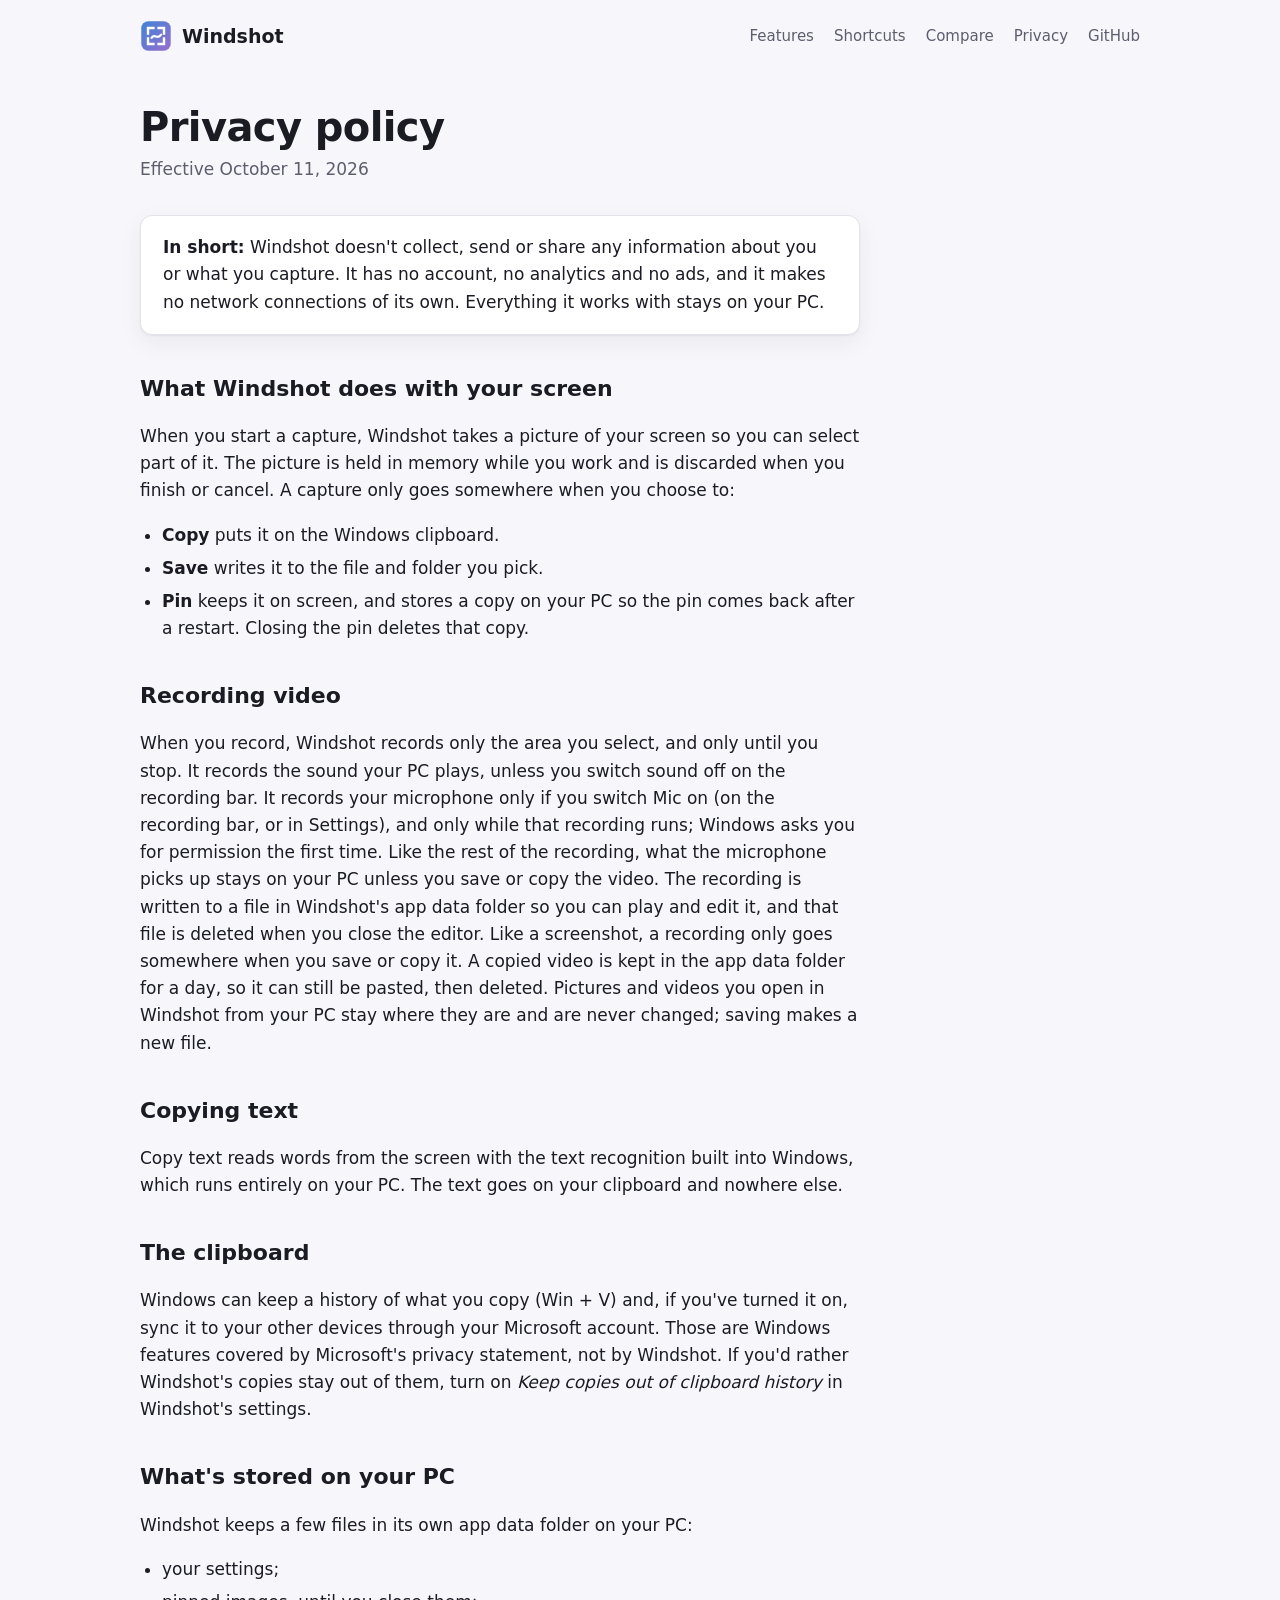
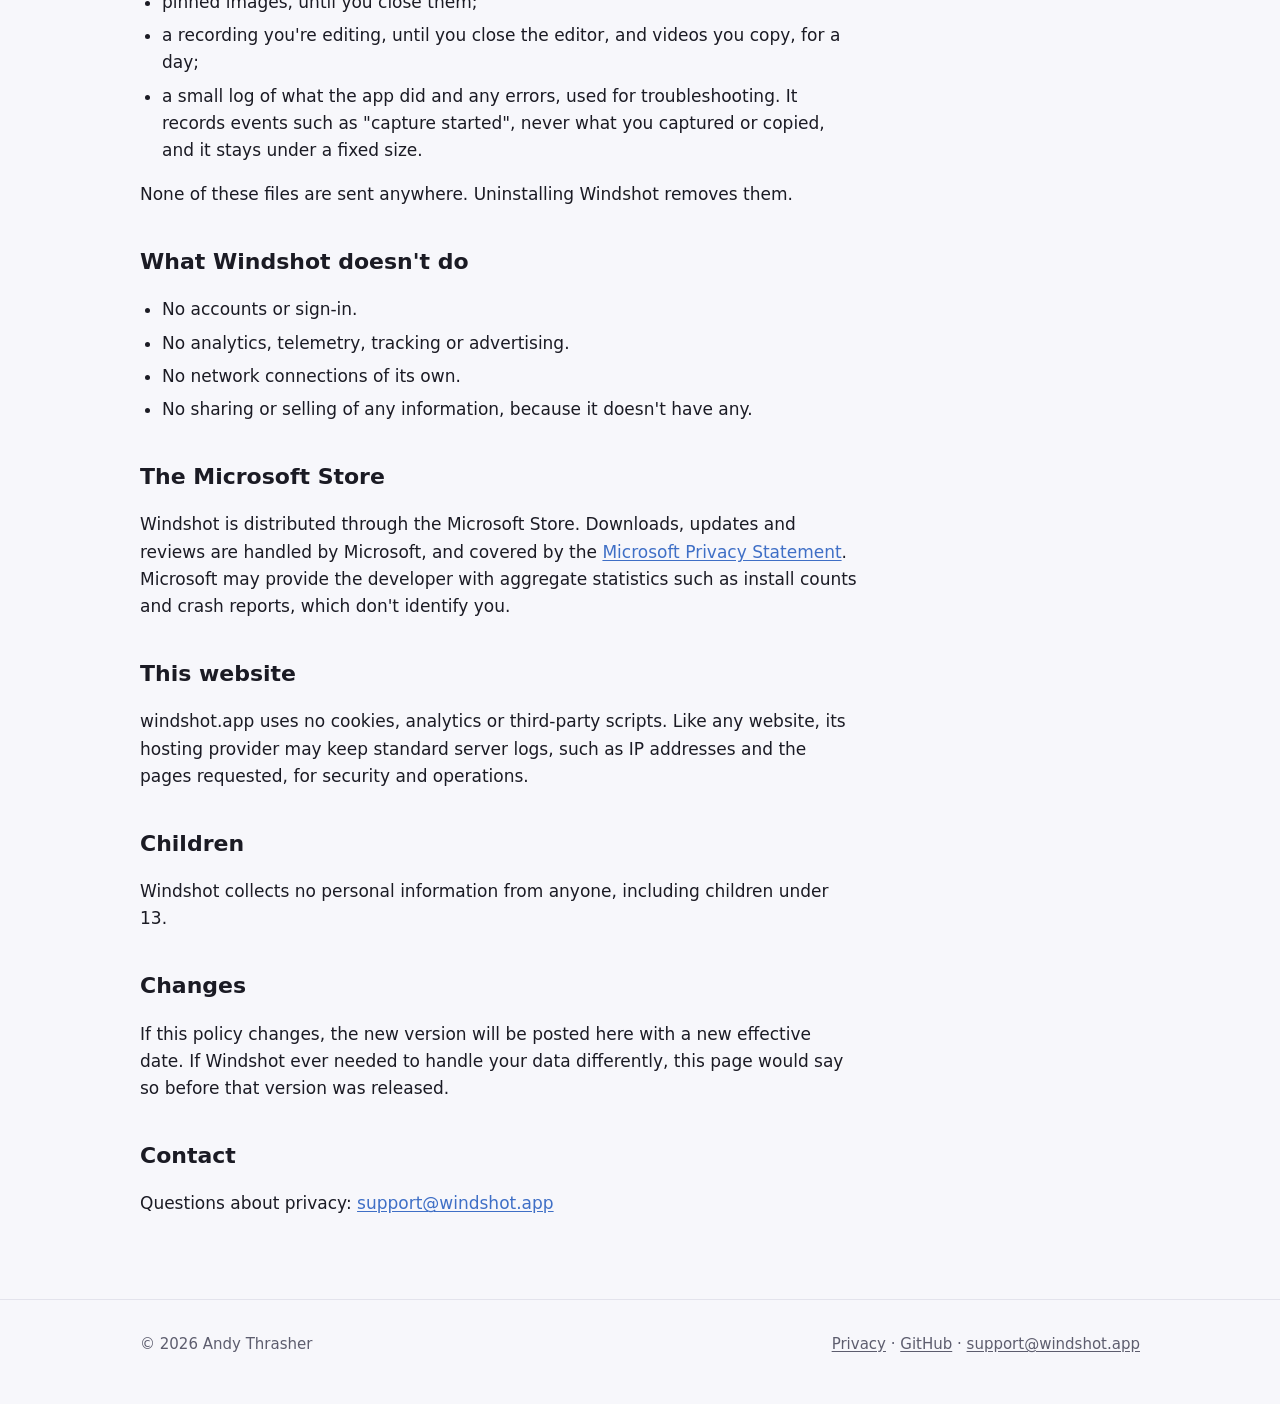
==== commit 22cb1e44: "Site: Snipping Tool alternative comparison page, sitemap and robots.txt Co-Authored-By: Claude Opus " ====
--- a/site/privacy/index.html
+++ b/site/privacy/index.html
@@ -14,6 +14,7 @@
     <nav>
       <a href="../#features">Features</a>
       <a href="../#shortcuts">Shortcuts</a>
+      <a href="../snipping-tool-alternative/">Compare</a>
       <a href="./">Privacy</a>
       <a href="https://github.com/andythrasher/windshot">GitHub</a>
     </nav>
--- a/site/style.css
+++ b/site/style.css
@@ -141,6 +141,7 @@
 .shots figcaption h3 { margin: 0 0 2px; font-size: 18px; }
 .shots figcaption p { margin: 0; color: var(--muted); font-size: 15.5px; }
 .shots .wide figcaption h3 { font-size: 20px; }
+.tutorial { display: block; width: 100%; height: auto; border-radius: 12px; box-shadow: var(--shadow); background: #000; }
 
 .closing { text-align: center; }
 section > .closing > p.sub { margin-bottom: 20px; }
@@ -204,3 +205,21 @@
   header.site { flex-wrap: wrap; row-gap: 10px; }
   header.site nav { flex-wrap: wrap; gap: 6px 16px; }
 }
+
+/* Comparison article. */
+.doc h3 { font-size: 18px; margin: 24px 0 4px; }
+.doc-shot { margin: 28px 0; }
+.doc-shot a { display: block; border-radius: 12px; overflow: hidden; box-shadow: var(--shadow); }
+.doc-shot img { display: block; width: 100%; height: auto; }
+.doc-shot figcaption { color: var(--muted); font-size: 15px; padding-top: 8px; }
+.table-scroll { overflow-x: auto; margin: 12px 0 8px; border: 1px solid var(--line); border-radius: 12px; background: var(--surface); box-shadow: var(--shadow); }
+.compare { width: 100%; border-collapse: collapse; font-size: 15px; line-height: 1.4; }
+.compare th, .compare td { padding: 9px 12px; text-align: left; vertical-align: top; border-bottom: 1px solid var(--line); }
+.compare tbody tr:last-child > * { border-bottom: 0; }
+.compare thead th { font-weight: 650; white-space: nowrap; }
+.compare thead th:nth-child(2), .compare td:nth-child(2) { background: color-mix(in srgb, var(--accent) 8%, transparent); }
+.compare tbody th { font-weight: 500; color: var(--muted); min-width: 150px; }
+.compare td.yes { color: var(--text); }
+.compare td.no { color: var(--muted); }
+.fine { color: var(--muted); font-size: 14px; }
+.doc-cta { margin: 20px 0 8px; }
